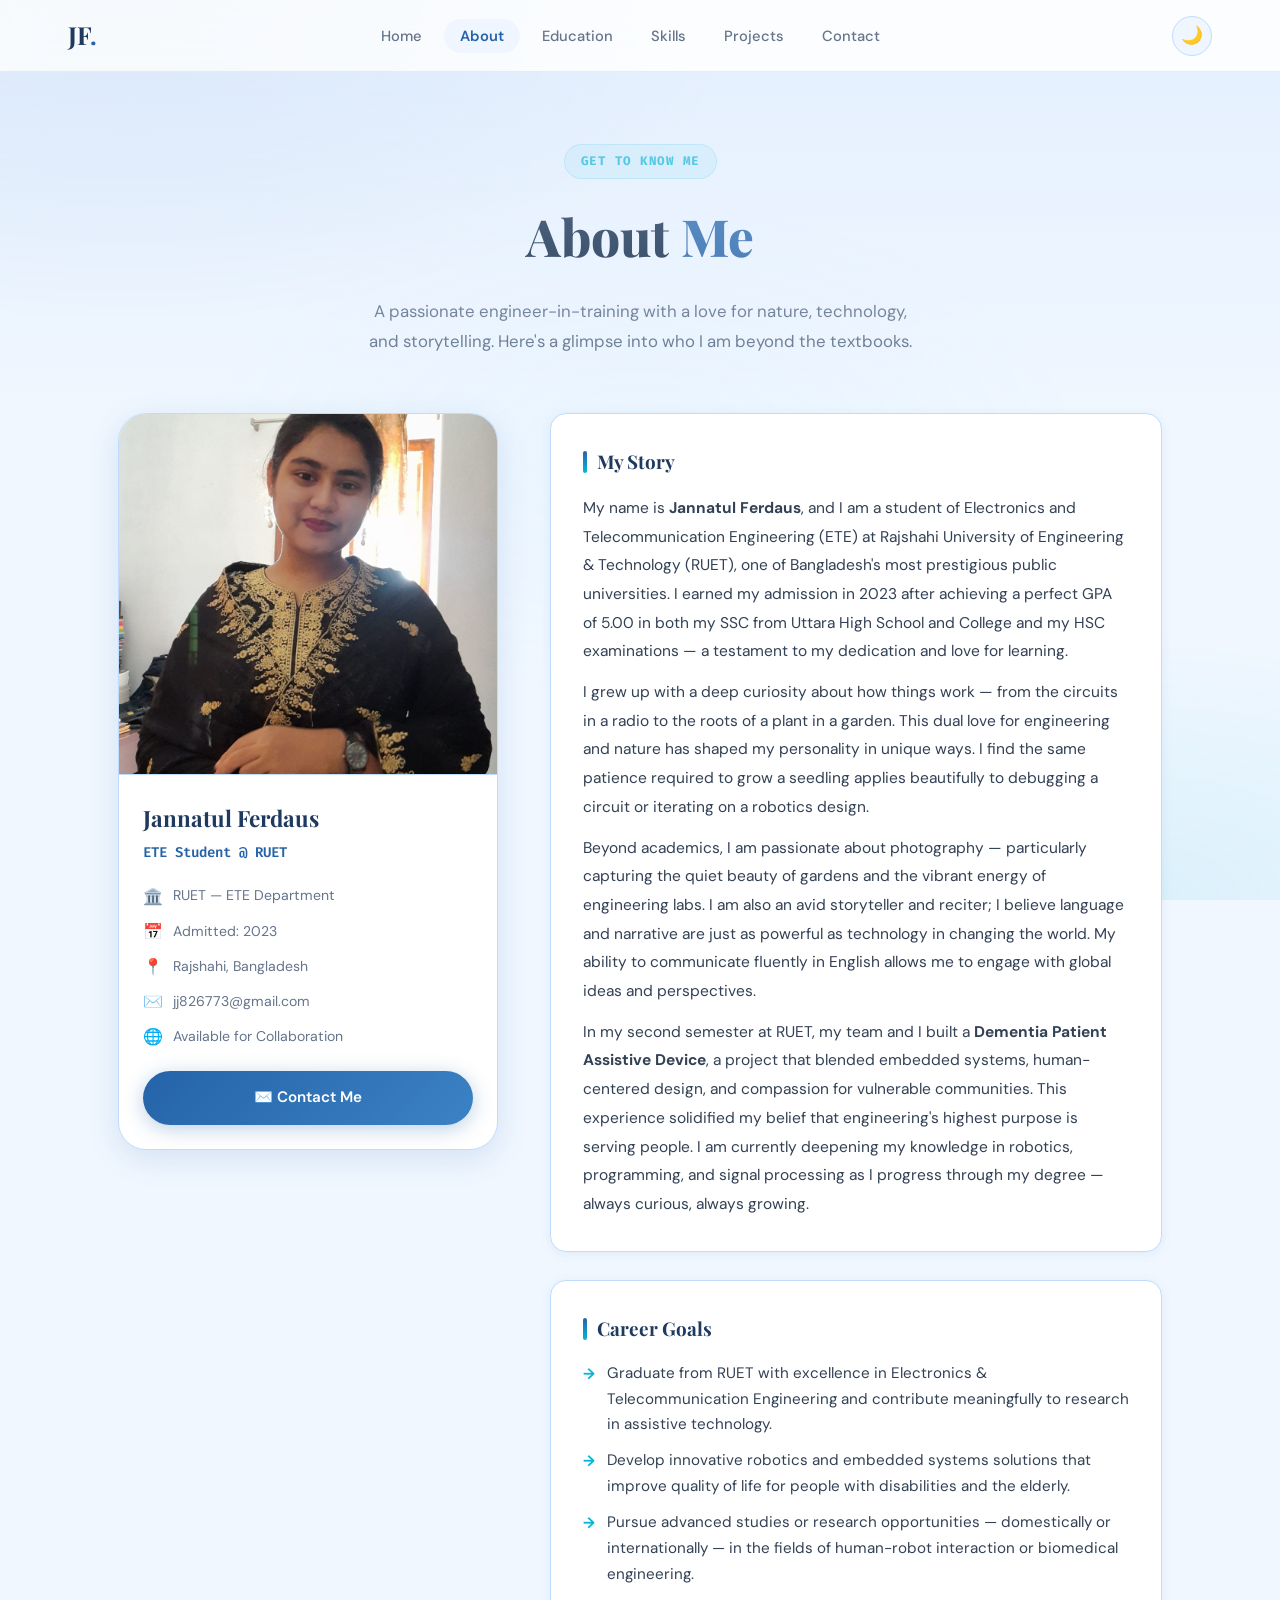
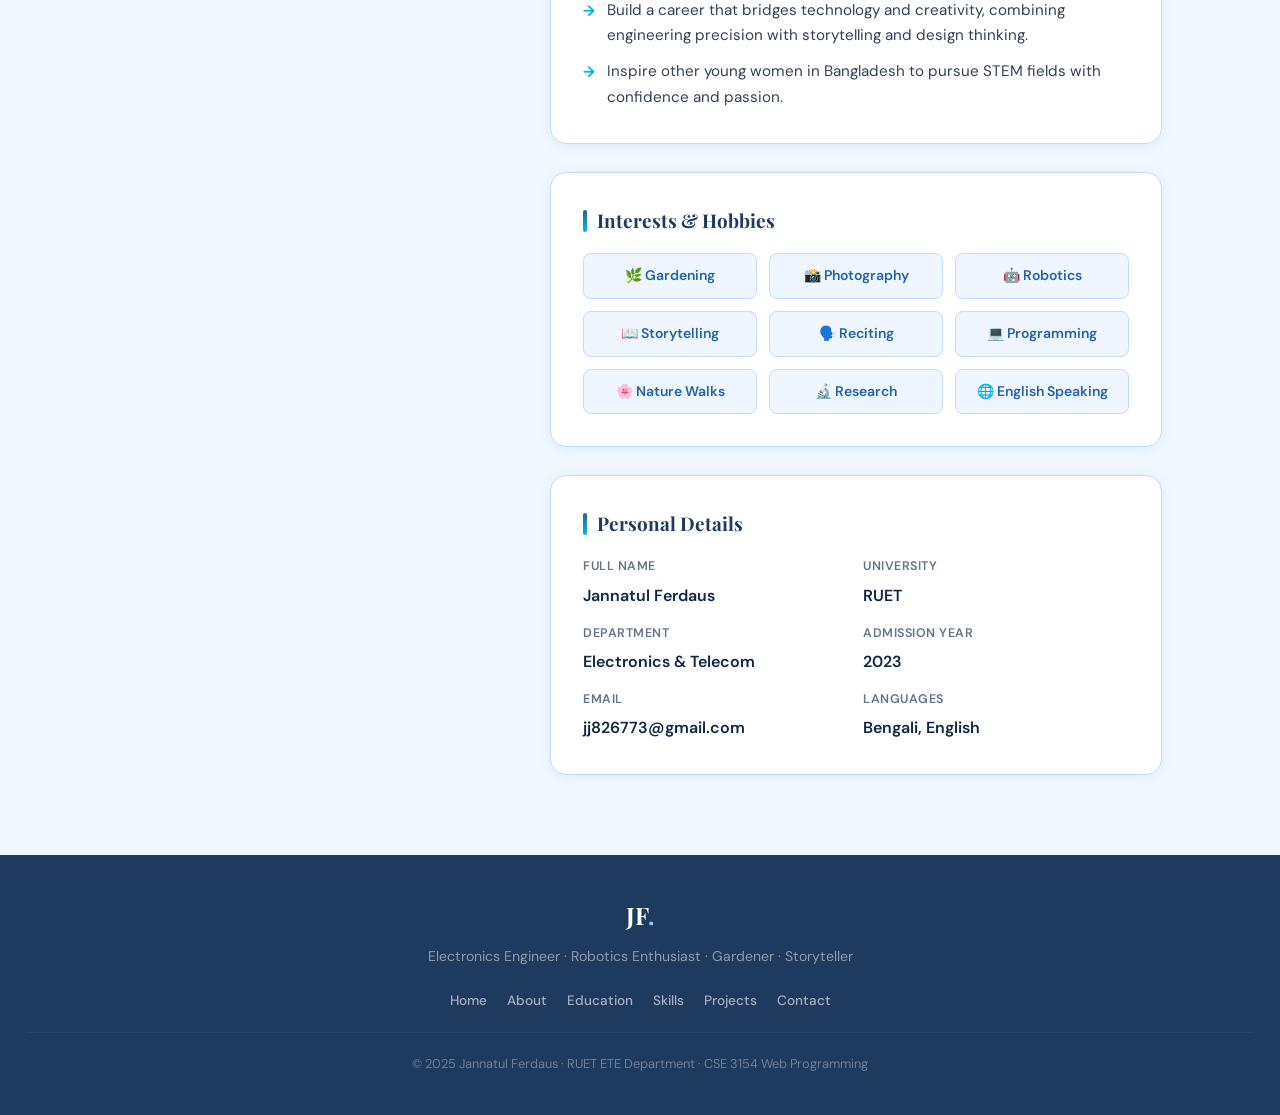
==== about.html @ 68807a3c "final" ====
<!DOCTYPE html>
<html lang="en">
<head>
  <meta charset="UTF-8" />
  <meta name="viewport" content="width=device-width, initial-scale=1.0" />
  <meta name="description" content="About Jannatul Ferdaus – ETE Student at RUET." />
  <title>About | Jannatul Ferdaus</title>
  <link rel="stylesheet" href="css/style.css" />
</head>
<body>

  <!-- NAVIGATION -->
  <nav id="mainNav">
    <div class="nav-container">
      <a href="index.html" class="nav-logo">JF<span>.</span></a>
      <ul class="nav-links">
        <li><a href="index.html">Home</a></li>
        <li><a href="about.html" class="active">About</a></li>
        <li><a href="education.html">Education</a></li>
        <li><a href="skills.html">Skills</a></li>
        <li><a href="projects.html">Projects</a></li>
        <li><a href="contact.html">Contact</a></li>
      </ul>
      <div style="display:flex;align-items:center;gap:8px;">
        <button class="theme-toggle" aria-label="Toggle dark mode">🌙</button>
        <button class="hamburger" aria-label="Open menu"><span></span><span></span><span></span></button>
      </div>
    </div>
  </nav>
  <div class="mobile-nav">
    <a href="index.html">🏠 Home</a>
    <a href="about.html">👩‍💼 About</a>
    <a href="education.html">🎓 Education</a>
    <a href="skills.html">⚡ Skills</a>
    <a href="projects.html">🚀 Projects</a>
    <a href="contact.html">✉️ Contact</a>
  </div>

  <main class="page-content">

    <!-- PAGE HERO -->
    <div class="page-hero">
      <div class="page-hero-tag">Get To Know Me</div>
      <h1 class="page-hero-title">About <span>Me</span></h1>
      <p class="page-hero-desc">
        A passionate engineer-in-training with a love for nature, technology, and storytelling.
        Here's a glimpse into who I am beyond the textbooks.
      </p>
    </div>

    <!-- ABOUT GRID -->
    <div class="about-grid">

      <!-- Left: Profile card -->
      <div class="reveal-left">
        <div class="about-photo-card">
          <!-- Replace with: images/profile.jpg -->
          <img
            src="myPic.jpeg"
            alt="Jannatul Ferdaus"
            class="about-photo"
            onerror="this.style.display='none'; this.nextElementSibling.style.display='flex';"
          />
          <div class="about-photo-placeholder" style="display:none;">
            <span>🌸</span>
            <p>Add images/profile.jpg</p>
          </div>

          <div class="about-card-info">
            <div class="about-card-name">Jannatul Ferdaus</div>
            <div class="about-card-role">ETE Student @ RUET</div>

            <div class="about-detail-item">
              <span class="di-icon">🏛️</span>
              RUET — ETE Department
            </div>
            <div class="about-detail-item">
              <span class="di-icon">📅</span>
              Admitted: 2023
            </div>
            <div class="about-detail-item">
              <span class="di-icon">📍</span>
              Rajshahi, Bangladesh
            </div>
            <div class="about-detail-item">
              <span class="di-icon">✉️</span>
              jj826773@gmail.com
            </div>
            <div class="about-detail-item">
              <span class="di-icon">🌐</span>
              Available for Collaboration
            </div>

            <div style="margin-top:20px;">
              <a href="contact.html" class="btn-primary" style="width:100%; justify-content:center; display:flex;">
                ✉️ Contact Me
              </a>
            </div>
          </div>
        </div>
      </div>

      <!-- Right: Content cards -->
      <div class="about-content">

        <!-- Bio -->
        <div class="content-card reveal">
          <h2 class="content-card-title">My Story</h2>
          <p>
            My name is <strong>Jannatul Ferdaus</strong>, and I am a student of Electronics and Telecommunication
            Engineering (ETE) at Rajshahi University of Engineering & Technology (RUET), one of
            Bangladesh's most prestigious public universities. I earned my admission in 2023 after achieving
            a perfect GPA of 5.00 in both my SSC from Uttara High School and College and my HSC examinations —
            a testament to my dedication and love for learning.
          </p>
          <p>
            I grew up with a deep curiosity about how things work — from the circuits in a radio to the roots
            of a plant in a garden. This dual love for engineering and nature has shaped my personality in
            unique ways. I find the same patience required to grow a seedling applies beautifully to debugging
            a circuit or iterating on a robotics design.
          </p>
          <p>
            Beyond academics, I am passionate about photography — particularly capturing the quiet beauty of
            gardens and the vibrant energy of engineering labs. I am also an avid storyteller and reciter;
            I believe language and narrative are just as powerful as technology in changing the world.
            My ability to communicate fluently in English allows me to engage with global ideas and perspectives.
          </p>
          <p>
            In my second semester at RUET, my team and I built a <strong>Dementia Patient Assistive Device</strong>,
            a project that blended embedded systems, human-centered design, and compassion for vulnerable
            communities. This experience solidified my belief that engineering's highest purpose is serving people.
            I am currently deepening my knowledge in robotics, programming, and signal processing as I progress
            through my degree — always curious, always growing.
          </p>
        </div>

        <!-- Career Goals -->
        <div class="content-card reveal">
          <h2 class="content-card-title">Career Goals</h2>
          <div class="goal-list">
            <div class="goal-item">Graduate from RUET with excellence in Electronics & Telecommunication Engineering and contribute meaningfully to research in assistive technology.</div>
            <div class="goal-item">Develop innovative robotics and embedded systems solutions that improve quality of life for people with disabilities and the elderly.</div>
            <div class="goal-item">Pursue advanced studies or research opportunities — domestically or internationally — in the fields of human-robot interaction or biomedical engineering.</div>
            <div class="goal-item">Build a career that bridges technology and creativity, combining engineering precision with storytelling and design thinking.</div>
            <div class="goal-item">Inspire other young women in Bangladesh to pursue STEM fields with confidence and passion.</div>
          </div>
        </div>

        <!-- Interests -->
        <div class="content-card reveal">
          <h2 class="content-card-title">Interests & Hobbies</h2>
          <div class="interests-grid">
            <div class="interest-tag">🌿 Gardening</div>
            <div class="interest-tag">📸 Photography</div>
            <div class="interest-tag">🤖 Robotics</div>
            <div class="interest-tag">📖 Storytelling</div>
            <div class="interest-tag">🗣️ Reciting</div>
            <div class="interest-tag">💻 Programming</div>
            <div class="interest-tag">🌸 Nature Walks</div>
            <div class="interest-tag">🔬 Research</div>
            <div class="interest-tag">🌐 English Speaking</div>
          </div>
        </div>

        <!-- Personal Details -->
        <div class="content-card reveal">
          <h2 class="content-card-title">Personal Details</h2>
          <div style="display:grid; grid-template-columns:1fr 1fr; gap:14px;">
            <div>
              <div style="font-size:0.78rem;color:var(--text-muted);font-weight:600;text-transform:uppercase;letter-spacing:0.5px;margin-bottom:4px;">Full Name</div>
              <div style="font-weight:600;color:var(--text-dark);">Jannatul Ferdaus</div>
            </div>
            <div>
              <div style="font-size:0.78rem;color:var(--text-muted);font-weight:600;text-transform:uppercase;letter-spacing:0.5px;margin-bottom:4px;">University</div>
              <div style="font-weight:600;color:var(--text-dark);">RUET</div>
            </div>
            <div>
              <div style="font-size:0.78rem;color:var(--text-muted);font-weight:600;text-transform:uppercase;letter-spacing:0.5px;margin-bottom:4px;">Department</div>
              <div style="font-weight:600;color:var(--text-dark);">Electronics & Telecom</div>
            </div>
            <div>
              <div style="font-size:0.78rem;color:var(--text-muted);font-weight:600;text-transform:uppercase;letter-spacing:0.5px;margin-bottom:4px;">Admission Year</div>
              <div style="font-weight:600;color:var(--text-dark);">2023</div>
            </div>
            <div>
              <div style="font-size:0.78rem;color:var(--text-muted);font-weight:600;text-transform:uppercase;letter-spacing:0.5px;margin-bottom:4px;">Email</div>
              <div style="font-weight:600;color:var(--text-dark);">jj826773@gmail.com</div>
            </div>
            <div>
              <div style="font-size:0.78rem;color:var(--text-muted);font-weight:600;text-transform:uppercase;letter-spacing:0.5px;margin-bottom:4px;">Languages</div>
              <div style="font-weight:600;color:var(--text-dark);">Bengali, English</div>
            </div>
          </div>
        </div>

      </div>
    </div>
  </main>

  <footer>
    <div class="footer-logo">JF<span>.</span></div>
    <p class="footer-tagline">Electronics Engineer · Robotics Enthusiast · Gardener · Storyteller</p>
    <div class="footer-links">
      <a href="index.html">Home</a>
      <a href="about.html">About</a>
      <a href="education.html">Education</a>
      <a href="skills.html">Skills</a>
      <a href="projects.html">Projects</a>
      <a href="contact.html">Contact</a>
    </div>
    <p class="footer-copy">© 2025 Jannatul Ferdaus · RUET ETE Department · CSE 3154 Web Programming</p>
  </footer>

  <button class="back-to-top" aria-label="Back to top">↑</button>
  <script src="js/script.js"></script>
</body>
</html>
---- css/style.css ----
/* ============================================
   JANNATUL FERDAUS - PORTFOLIO STYLESHEET
   CSE 3154 | Web Programming
   ============================================ */

/* ---- Google Fonts Import ---- */
@import url('https://fonts.googleapis.com/css2?family=Playfair+Display:wght@400;600;700;800&family=DM+Sans:wght@300;400;500;600&family=Fira+Code:wght@400;500&display=swap');

/* ---- CSS Variables ---- */
:root {
  --primary: #2563a8;
  --primary-light: #3b82c4;
  --primary-pale: #dbeafe;
  --primary-subtle: #eff6ff;
  --accent: #06b6d4;
  --accent-light: #67e8f9;
  --navy: #1e3a5f;
  --sky: #7dd3fc;
  --mist: #f0f7ff;
  --white: #ffffff;
  --text-dark: #0f2744;
  --text-body: #334155;
  --text-muted: #64748b;
  --border: #bfdbfe;
  --card-bg: rgba(255,255,255,0.85);
  --shadow-sm: 0 2px 12px rgba(37,99,168,0.08);
  --shadow-md: 0 8px 32px rgba(37,99,168,0.14);
  --shadow-lg: 0 20px 60px rgba(37,99,168,0.18);
  --radius: 16px;
  --radius-sm: 8px;
  --radius-lg: 28px;
  --nav-h: 72px;
  --font-display: 'Playfair Display', Georgia, serif;
  --font-body: 'DM Sans', sans-serif;
  --font-mono: 'Fira Code', monospace;
  --transition: all 0.32s cubic-bezier(0.4,0,0.2,1);
}

/* ---- Reset & Base ---- */
*, *::before, *::after { box-sizing: border-box; margin: 0; padding: 0; }
html { scroll-behavior: smooth; font-size: 16px; }
body {
  font-family: var(--font-body);
  color: var(--text-body);
  background: var(--mist);
  line-height: 1.7;
  overflow-x: hidden;
}
img { max-width: 100%; display: block; }
a { text-decoration: none; color: inherit; }
ul { list-style: none; }

/* ---- Background Mesh ---- */
body::before {
  content: '';
  position: fixed;
  top: 0; left: 0;
  width: 100%; height: 100%;
  background:
    radial-gradient(ellipse 80% 60% at 10% 0%, rgba(37,99,168,0.10) 0%, transparent 60%),
    radial-gradient(ellipse 60% 50% at 90% 100%, rgba(6,182,212,0.09) 0%, transparent 60%),
    radial-gradient(ellipse 50% 40% at 50% 50%, rgba(125,211,252,0.05) 0%, transparent 70%);
  pointer-events: none;
  z-index: 0;
}

/* ---- Scrollbar ---- */
::-webkit-scrollbar { width: 7px; }
::-webkit-scrollbar-track { background: var(--primary-subtle); }
::-webkit-scrollbar-thumb { background: var(--primary-light); border-radius: 10px; }

/* ============================================
   NAVIGATION
   ============================================ */
nav {
  position: fixed;
  top: 0; left: 0; right: 0;
  height: var(--nav-h);
  background: rgba(255,255,255,0.75);
  backdrop-filter: blur(20px);
  -webkit-backdrop-filter: blur(20px);
  border-bottom: 1px solid rgba(37,99,168,0.10);
  z-index: 1000;
  transition: var(--transition);
}
nav.scrolled {
  background: rgba(255,255,255,0.95);
  box-shadow: var(--shadow-sm);
}
.nav-container {
  max-width: 1200px;
  margin: 0 auto;
  padding: 0 28px;
  height: 100%;
  display: flex;
  align-items: center;
  justify-content: space-between;
}
.nav-logo {
  font-family: var(--font-display);
  font-size: 1.55rem;
  font-weight: 700;
  color: var(--navy);
  letter-spacing: -0.5px;
}
.nav-logo span {
  color: var(--primary);
}
.nav-links {
  display: flex;
  align-items: center;
  gap: 6px;
}
.nav-links a {
  font-size: 0.92rem;
  font-weight: 500;
  color: var(--text-muted);
  padding: 7px 16px;
  border-radius: 100px;
  transition: var(--transition);
  position: relative;
}
.nav-links a:hover,
.nav-links a.active {
  color: var(--primary);
  background: var(--primary-subtle);
}
.nav-links a.active {
  font-weight: 600;
}
.hamburger {
  display: none;
  flex-direction: column;
  gap: 5px;
  cursor: pointer;
  padding: 6px;
  border-radius: 8px;
  transition: var(--transition);
  background: none;
  border: none;
}
.hamburger:hover { background: var(--primary-subtle); }
.hamburger span {
  display: block;
  width: 24px;
  height: 2.5px;
  background: var(--navy);
  border-radius: 2px;
  transition: var(--transition);
}
.hamburger.open span:nth-child(1) { transform: translateY(7.5px) rotate(45deg); }
.hamburger.open span:nth-child(2) { opacity: 0; transform: scaleX(0); }
.hamburger.open span:nth-child(3) { transform: translateY(-7.5px) rotate(-45deg); }

/* ---- Mobile Nav ---- */
.mobile-nav {
  display: none;
  position: fixed;
  top: var(--nav-h);
  left: 0; right: 0;
  background: rgba(255,255,255,0.97);
  backdrop-filter: blur(20px);
  border-bottom: 1px solid var(--border);
  padding: 16px 28px 24px;
  z-index: 999;
  flex-direction: column;
  gap: 4px;
  animation: slideDown 0.28s ease;
}
.mobile-nav.open { display: flex; }
.mobile-nav a {
  font-size: 1rem;
  font-weight: 500;
  color: var(--text-body);
  padding: 12px 16px;
  border-radius: var(--radius-sm);
  transition: var(--transition);
}
.mobile-nav a:hover, .mobile-nav a.active {
  color: var(--primary);
  background: var(--primary-subtle);
}
@keyframes slideDown {
  from { opacity: 0; transform: translateY(-12px); }
  to { opacity: 1; transform: translateY(0); }
}

/* ============================================
   PAGE WRAPPER
   ============================================ */
.page-content {
  position: relative;
  z-index: 1;
  min-height: 100vh;
  padding-top: var(--nav-h);
}

/* ============================================
   HERO SECTION (HOME)
   ============================================ */
.hero {
  min-height: calc(100vh - var(--nav-h));
  display: flex;
  align-items: center;
  padding: 80px 28px 60px;
  position: relative;
  overflow: hidden;
}
.hero::before {
  content: '';
  position: absolute;
  top: -120px; right: -80px;
  width: 600px; height: 600px;
  background: radial-gradient(circle, rgba(6,182,212,0.12) 0%, transparent 70%);
  pointer-events: none;
}
.hero::after {
  content: '';
  position: absolute;
  bottom: -80px; left: -60px;
  width: 450px; height: 450px;
  background: radial-gradient(circle, rgba(37,99,168,0.10) 0%, transparent 70%);
  pointer-events: none;
}
.hero-container {
  max-width: 1200px;
  margin: 0 auto;
  width: 100%;
  display: grid;
  grid-template-columns: 1fr 1fr;
  gap: 64px;
  align-items: center;
}
.hero-badge {
  display: inline-flex;
  align-items: center;
  gap: 8px;
  background: var(--primary-subtle);
  border: 1px solid var(--border);
  color: var(--primary);
  font-size: 0.82rem;
  font-weight: 600;
  padding: 6px 16px;
  border-radius: 100px;
  margin-bottom: 22px;
  letter-spacing: 0.5px;
  text-transform: uppercase;
}
.hero-badge::before {
  content: '';
  width: 7px; height: 7px;
  background: var(--accent);
  border-radius: 50%;
  animation: pulse 2s infinite;
}
@keyframes pulse {
  0%, 100% { opacity: 1; transform: scale(1); }
  50% { opacity: 0.5; transform: scale(0.8); }
}
.hero-title {
  font-family: var(--font-display);
  font-size: clamp(2.4rem, 5vw, 3.8rem);
  font-weight: 800;
  color: var(--text-dark);
  line-height: 1.15;
  margin-bottom: 12px;
}
.hero-title .highlight {
  color: var(--primary);
  position: relative;
  display: inline-block;
}
.hero-title .highlight::after {
  content: '';
  position: absolute;
  bottom: 4px; left: 0;
  width: 100%; height: 6px;
  background: linear-gradient(90deg, var(--accent-light), var(--sky));
  border-radius: 3px;
  z-index: -1;
  opacity: 0.5;
}
.hero-role {
  font-size: 1.2rem;
  color: var(--primary-light);
  font-weight: 500;
  margin-bottom: 22px;
  font-family: var(--font-mono);
}
.hero-desc {
  font-size: 1.05rem;
  color: var(--text-muted);
  max-width: 480px;
  margin-bottom: 38px;
  line-height: 1.8;
}
.hero-btns {
  display: flex;
  gap: 14px;
  flex-wrap: wrap;
}
.btn-primary {
  display: inline-flex;
  align-items: center;
  gap: 8px;
  background: linear-gradient(135deg, var(--primary), var(--primary-light));
  color: white;
  padding: 14px 30px;
  border-radius: 100px;
  font-weight: 600;
  font-size: 0.95rem;
  transition: var(--transition);
  box-shadow: 0 4px 20px rgba(37,99,168,0.30);
  border: none;
  cursor: pointer;
}
.btn-primary:hover {
  transform: translateY(-2px);
  box-shadow: 0 8px 28px rgba(37,99,168,0.38);
}
.btn-outline {
  display: inline-flex;
  align-items: center;
  gap: 8px;
  background: transparent;
  color: var(--primary);
  padding: 13px 28px;
  border-radius: 100px;
  font-weight: 600;
  font-size: 0.95rem;
  border: 2px solid var(--border);
  transition: var(--transition);
  cursor: pointer;
}
.btn-outline:hover {
  background: var(--primary-subtle);
  border-color: var(--primary-light);
  transform: translateY(-2px);
}
.hero-image-side {
  display: flex;
  justify-content: center;
  align-items: center;
  position: relative;
}
.hero-photo-wrap {
  position: relative;
  width: 360px;
  height: 420px;
}
.hero-photo-wrap::before {
  content: '';
  position: absolute;
  top: -18px; right: -18px;
  width: 100%; height: 100%;
  border: 2px solid var(--border);
  border-radius: var(--radius-lg);
  z-index: 0;
}
.hero-photo-wrap::after {
  content: '';
  position: absolute;
  bottom: -12px; left: -12px;
  width: 80px; height: 80px;
  background: linear-gradient(135deg, var(--accent), var(--sky));
  border-radius: 50%;
  z-index: 0;
  opacity: 0.4;
}
.hero-photo {
  width: 100%;
  height: 100%;
  object-fit: cover;
  border-radius: var(--radius-lg);
  position: relative;
  z-index: 1;
  box-shadow: var(--shadow-lg);
}
.hero-photo-placeholder {
  width: 100%;
  height: 100%;
  background: linear-gradient(135deg, var(--primary-pale), var(--sky));
  border-radius: var(--radius-lg);
  position: relative;
  z-index: 1;
  display: flex;
  flex-direction: column;
  align-items: center;
  justify-content: center;
  box-shadow: var(--shadow-lg);
  color: var(--primary);
}
.hero-photo-placeholder .ph-icon {
  font-size: 5rem;
  margin-bottom: 12px;
  opacity: 0.6;
}
.hero-photo-placeholder p {
  font-size: 0.85rem;
  font-weight: 500;
  opacity: 0.7;
  text-align: center;
  padding: 0 20px;
}
.floating-card {
  position: absolute;
  background: var(--white);
  border-radius: var(--radius);
  padding: 14px 20px;
  box-shadow: var(--shadow-md);
  border: 1px solid var(--border);
  z-index: 2;
  animation: float 4s ease-in-out infinite;
}
.floating-card.card-1 {
  top: 30px; left: -40px;
  animation-delay: 0s;
}
.floating-card.card-2 {
  bottom: 50px; right: -35px;
  animation-delay: 2s;
}
@keyframes float {
  0%, 100% { transform: translateY(0); }
  50% { transform: translateY(-10px); }
}
.floating-card .fc-label {
  font-size: 0.72rem;
  color: var(--text-muted);
  font-weight: 500;
  text-transform: uppercase;
  letter-spacing: 0.6px;
}
.floating-card .fc-value {
  font-size: 1.1rem;
  font-weight: 700;
  color: var(--navy);
}
.floating-card .fc-icon {
  font-size: 1.4rem;
  margin-bottom: 4px;
}

/* ---- Stats Strip ---- */
.stats-strip {
  padding: 48px 28px;
  background: var(--white);
  border-top: 1px solid var(--border);
  border-bottom: 1px solid var(--border);
}
.stats-container {
  max-width: 1200px;
  margin: 0 auto;
  display: flex;
  justify-content: center;
  gap: 0;
}
.stat-item {
  text-align: center;
  padding: 20px 60px;
  border-right: 1px solid var(--border);
  flex: 1;
  max-width: 220px;
}
.stat-item:last-child { border-right: none; }
.stat-number {
  font-family: var(--font-display);
  font-size: 2.4rem;
  font-weight: 800;
  color: var(--primary);
  line-height: 1;
  margin-bottom: 6px;
}
.stat-label {
  font-size: 0.88rem;
  color: var(--text-muted);
  font-weight: 500;
}

/* ---- Section Styles ---- */
section {
  padding: 80px 28px;
}
.section-header {
  text-align: center;
  margin-bottom: 56px;
}
.section-tag {
  display: inline-block;
  font-size: 0.78rem;
  font-weight: 700;
  color: var(--accent);
  text-transform: uppercase;
  letter-spacing: 1.5px;
  margin-bottom: 12px;
  font-family: var(--font-mono);
}
.section-title {
  font-family: var(--font-display);
  font-size: clamp(1.8rem, 3.5vw, 2.6rem);
  font-weight: 700;
  color: var(--text-dark);
  line-height: 1.2;
  margin-bottom: 14px;
}
.section-title span { color: var(--primary); }
.section-subtitle {
  font-size: 1rem;
  color: var(--text-muted);
  max-width: 520px;
  margin: 0 auto;
  line-height: 1.7;
}
.section-line {
  width: 56px;
  height: 4px;
  background: linear-gradient(90deg, var(--primary), var(--accent));
  border-radius: 2px;
  margin: 18px auto 0;
}

/* ---- Container ---- */
.container {
  max-width: 1200px;
  margin: 0 auto;
}

/* ============================================
   HOME - QUICK INTRO CARDS
   ============================================ */
.quick-cards {
  background: white;
  padding: 80px 28px;
}
.quick-grid {
  max-width: 1200px;
  margin: 0 auto;
  display: grid;
  grid-template-columns: repeat(3, 1fr);
  gap: 24px;
}
.quick-card {
  background: linear-gradient(135deg, var(--primary-subtle), var(--mist));
  border: 1px solid var(--border);
  border-radius: var(--radius);
  padding: 36px 30px;
  text-align: center;
  transition: var(--transition);
  cursor: default;
}
.quick-card:hover {
  transform: translateY(-6px);
  box-shadow: var(--shadow-md);
  border-color: var(--primary-light);
}
.quick-card-icon {
  font-size: 2.4rem;
  margin-bottom: 16px;
  display: block;
}
.quick-card h3 {
  font-family: var(--font-display);
  font-size: 1.2rem;
  color: var(--navy);
  margin-bottom: 10px;
  font-weight: 700;
}
.quick-card p {
  font-size: 0.9rem;
  color: var(--text-muted);
  line-height: 1.65;
}

/* ============================================
   PAGE HERO (Inner Pages)
   ============================================ */
.page-hero {
  padding: 72px 28px 56px;
  text-align: center;
  position: relative;
  overflow: hidden;
}
.page-hero::before {
  content: '';
  position: absolute;
  top: 0; left: 0; right: 0; bottom: 0;
  background: linear-gradient(180deg, rgba(219,234,254,0.5) 0%, transparent 100%);
  pointer-events: none;
}
.page-hero-tag {
  display: inline-block;
  font-size: 0.78rem;
  font-weight: 700;
  color: var(--accent);
  text-transform: uppercase;
  letter-spacing: 1.5px;
  font-family: var(--font-mono);
  margin-bottom: 14px;
  background: rgba(6,182,212,0.1);
  padding: 6px 16px;
  border-radius: 100px;
  border: 1px solid rgba(6,182,212,0.2);
}
.page-hero-title {
  font-family: var(--font-display);
  font-size: clamp(2rem, 4.5vw, 3.2rem);
  font-weight: 800;
  color: var(--text-dark);
  margin-bottom: 16px;
}
.page-hero-title span { color: var(--primary); }
.page-hero-desc {
  font-size: 1.05rem;
  color: var(--text-muted);
  max-width: 560px;
  margin: 0 auto;
  line-height: 1.8;
}

/* ============================================
   ABOUT PAGE
   ============================================ */
.about-grid {
  display: grid;
  grid-template-columns: 380px 1fr;
  gap: 52px;
  align-items: start;
  max-width: 1100px;
  margin: 0 auto;
  padding: 0 28px 80px;
}
.about-photo-card {
  background: var(--white);
  border-radius: var(--radius-lg);
  overflow: hidden;
  box-shadow: var(--shadow-md);
  border: 1px solid var(--border);
  position: sticky;
  top: calc(var(--nav-h) + 20px);
}
.about-photo {
  width: 100%;
  height: 360px;
  object-fit: cover;
  display: block;
}
.about-photo-placeholder {
  width: 100%;
  height: 360px;
  background: linear-gradient(135deg, var(--primary-pale), var(--sky));
  display: flex;
  flex-direction: column;
  align-items: center;
  justify-content: center;
  color: var(--primary);
}
.about-photo-placeholder span { font-size: 4rem; opacity: 0.5; }
.about-photo-placeholder p { font-size: 0.8rem; opacity: 0.6; margin-top: 8px; }
.about-card-info {
  padding: 24px;
  border-top: 1px solid var(--border);
}
.about-card-name {
  font-family: var(--font-display);
  font-size: 1.4rem;
  font-weight: 700;
  color: var(--navy);
  margin-bottom: 4px;
}
.about-card-role {
  font-size: 0.88rem;
  color: var(--primary);
  font-weight: 600;
  margin-bottom: 18px;
  font-family: var(--font-mono);
}
.about-detail-item {
  display: flex;
  align-items: center;
  gap: 10px;
  font-size: 0.88rem;
  color: var(--text-muted);
  margin-bottom: 8px;
}
.about-detail-item .di-icon {
  color: var(--primary);
  font-size: 1rem;
  flex-shrink: 0;
}
.about-content {
  display: flex;
  flex-direction: column;
  gap: 28px;
}
.content-card {
  background: var(--white);
  border: 1px solid var(--border);
  border-radius: var(--radius);
  padding: 32px;
  box-shadow: var(--shadow-sm);
  transition: var(--transition);
}
.content-card:hover {
  box-shadow: var(--shadow-md);
  transform: translateY(-2px);
}
.content-card-title {
  font-family: var(--font-display);
  font-size: 1.18rem;
  font-weight: 700;
  color: var(--navy);
  margin-bottom: 16px;
  display: flex;
  align-items: center;
  gap: 10px;
}
.content-card-title::before {
  content: '';
  width: 4px;
  height: 22px;
  background: linear-gradient(180deg, var(--primary), var(--accent));
  border-radius: 2px;
  display: inline-block;
}
.content-card p {
  color: var(--text-body);
  font-size: 0.97rem;
  line-height: 1.85;
  margin-bottom: 12px;
}
.content-card p:last-child { margin-bottom: 0; }
.interests-grid {
  display: grid;
  grid-template-columns: repeat(3, 1fr);
  gap: 12px;
  margin-top: 4px;
}
.interest-tag {
  background: var(--primary-subtle);
  border: 1px solid var(--border);
  color: var(--primary);
  padding: 10px 14px;
  border-radius: var(--radius-sm);
  text-align: center;
  font-size: 0.875rem;
  font-weight: 600;
  transition: var(--transition);
}
.interest-tag:hover {
  background: var(--primary);
  color: white;
  border-color: var(--primary);
  transform: translateY(-2px);
}
.goal-list {
  display: flex;
  flex-direction: column;
  gap: 10px;
}
.goal-item {
  display: flex;
  align-items: flex-start;
  gap: 12px;
  font-size: 0.95rem;
  color: var(--text-body);
}
.goal-item::before {
  content: '→';
  color: var(--accent);
  font-weight: 700;
  flex-shrink: 0;
  margin-top: 1px;
}

/* ============================================
   EDUCATION PAGE
   ============================================ */
.education-content {
  max-width: 900px;
  margin: 0 auto;
  padding: 0 28px 80px;
}
.edu-timeline {
  position: relative;
  padding-left: 32px;
}
.edu-timeline::before {
  content: '';
  position: absolute;
  left: 12px; top: 0; bottom: 0;
  width: 2px;
  background: linear-gradient(180deg, var(--primary), var(--accent), transparent);
  border-radius: 1px;
}
.edu-card {
  position: relative;
  background: var(--white);
  border: 1px solid var(--border);
  border-radius: var(--radius);
  padding: 32px 36px;
  margin-bottom: 28px;
  box-shadow: var(--shadow-sm);
  transition: var(--transition);
}
.edu-card::before {
  content: '';
  position: absolute;
  left: -38px;
  top: 36px;
  width: 14px;
  height: 14px;
  background: var(--primary);
  border: 3px solid var(--white);
  border-radius: 50%;
  box-shadow: 0 0 0 3px var(--border);
}
.edu-card:hover {
  box-shadow: var(--shadow-md);
  transform: translateX(4px);
  border-color: var(--primary-light);
}
.edu-card-header {
  display: flex;
  justify-content: space-between;
  align-items: flex-start;
  margin-bottom: 18px;
  gap: 16px;
}
.edu-institution {
  font-family: var(--font-display);
  font-size: 1.18rem;
  font-weight: 700;
  color: var(--navy);
  margin-bottom: 4px;
}
.edu-degree {
  font-size: 0.9rem;
  color: var(--primary);
  font-weight: 600;
}
.edu-year-badge {
  background: var(--primary-subtle);
  color: var(--primary);
  font-size: 0.82rem;
  font-weight: 700;
  padding: 6px 14px;
  border-radius: 100px;
  white-space: nowrap;
  border: 1px solid var(--border);
  flex-shrink: 0;
}
.edu-table {
  width: 100%;
  border-collapse: collapse;
  font-size: 0.9rem;
  margin-top: 4px;
}
.edu-table th {
  background: var(--primary-subtle);
  color: var(--primary);
  font-weight: 700;
  padding: 10px 16px;
  text-align: left;
  border: 1px solid var(--border);
  font-size: 0.83rem;
  text-transform: uppercase;
  letter-spacing: 0.5px;
}
.edu-table td {
  padding: 10px 16px;
  border: 1px solid var(--border);
  color: var(--text-body);
}
.edu-table tr:hover td { background: var(--primary-subtle); }
.result-badge {
  display: inline-flex;
  align-items: center;
  gap: 6px;
  background: linear-gradient(135deg, #dcfce7, #bbf7d0);
  color: #15803d;
  padding: 4px 12px;
  border-radius: 100px;
  font-weight: 700;
  font-size: 0.85rem;
}
.result-badge::before { content: '★'; }
.current-badge {
  display: inline-flex;
  align-items: center;
  gap: 6px;
  background: linear-gradient(135deg, var(--primary-subtle), var(--primary-pale));
  color: var(--primary);
  padding: 4px 12px;
  border-radius: 100px;
  font-weight: 700;
  font-size: 0.85rem;
  border: 1px solid var(--border);
}
.current-badge::before {
  content: '';
  width: 7px;
  height: 7px;
  background: var(--accent);
  border-radius: 50%;
  animation: pulse 2s infinite;
}

/* ============================================
   SKILLS PAGE
   ============================================ */
.skills-content {
  max-width: 1100px;
  margin: 0 auto;
  padding: 0 28px 80px;
}
.skills-grid-main {
  display: grid;
  grid-template-columns: 1fr 1fr;
  gap: 32px;
  margin-bottom: 40px;
}
.skills-box {
  background: var(--white);
  border: 1px solid var(--border);
  border-radius: var(--radius);
  padding: 36px;
  box-shadow: var(--shadow-sm);
}
.skills-box-title {
  font-family: var(--font-display);
  font-size: 1.2rem;
  font-weight: 700;
  color: var(--navy);
  margin-bottom: 28px;
  display: flex;
  align-items: center;
  gap: 10px;
}
.skill-row {
  margin-bottom: 20px;
}
.skill-row:last-child { margin-bottom: 0; }
.skill-meta {
  display: flex;
  justify-content: space-between;
  align-items: center;
  margin-bottom: 8px;
}
.skill-name {
  font-size: 0.92rem;
  font-weight: 600;
  color: var(--text-dark);
}
.skill-pct {
  font-size: 0.82rem;
  font-weight: 700;
  color: var(--primary);
  font-family: var(--font-mono);
}
.skill-bar-track {
  height: 8px;
  background: var(--primary-subtle);
  border-radius: 10px;
  overflow: hidden;
}
.skill-bar-fill {
  height: 100%;
  border-radius: 10px;
  background: linear-gradient(90deg, var(--primary), var(--accent));
  width: 0%;
  transition: width 1.4s cubic-bezier(0.4,0,0.2,1);
  position: relative;
  overflow: hidden;
}
.skill-bar-fill::after {
  content: '';
  position: absolute;
  top: 0; left: -100%;
  width: 50%;
  height: 100%;
  background: rgba(255,255,255,0.3);
  animation: shimmer 2s infinite;
}
@keyframes shimmer {
  0% { left: -100%; }
  100% { left: 200%; }
}

/* Soft Skills Tags */
.soft-skills-wrap {
  display: flex;
  flex-wrap: wrap;
  gap: 10px;
}
.soft-tag {
  display: flex;
  align-items: center;
  gap: 8px;
  background: var(--primary-subtle);
  border: 1px solid var(--border);
  color: var(--primary);
  padding: 9px 18px;
  border-radius: 100px;
  font-size: 0.88rem;
  font-weight: 600;
  transition: var(--transition);
  cursor: default;
}
.soft-tag:hover {
  background: var(--primary);
  color: white;
  border-color: var(--primary);
  transform: translateY(-2px);
  box-shadow: var(--shadow-sm);
}
.soft-tag .tag-icon { font-size: 1rem; }

/* Tech tools grid */
.tools-section {
  background: var(--white);
  border: 1px solid var(--border);
  border-radius: var(--radius);
  padding: 36px;
  box-shadow: var(--shadow-sm);
}
.tools-grid {
  display: grid;
  grid-template-columns: repeat(auto-fill, minmax(120px, 1fr));
  gap: 16px;
  margin-top: 8px;
}
.tool-chip {
  display: flex;
  flex-direction: column;
  align-items: center;
  gap: 8px;
  background: var(--primary-subtle);
  border: 1px solid var(--border);
  border-radius: var(--radius-sm);
  padding: 18px 12px;
  text-align: center;
  font-size: 0.82rem;
  font-weight: 600;
  color: var(--navy);
  transition: var(--transition);
  cursor: default;
}
.tool-chip:hover {
  background: var(--primary);
  color: white;
  border-color: var(--primary);
  transform: translateY(-4px);
  box-shadow: var(--shadow-md);
}
.tool-chip .tool-icon { font-size: 1.6rem; }

/* ============================================
   PROJECTS PAGE
   ============================================ */
.projects-content {
  max-width: 1200px;
  margin: 0 auto;
  padding: 0 28px 80px;
}
.projects-filter {
  display: flex;
  justify-content: center;
  gap: 10px;
  margin-bottom: 44px;
  flex-wrap: wrap;
}
.filter-btn {
  background: var(--white);
  border: 1.5px solid var(--border);
  color: var(--text-muted);
  padding: 9px 22px;
  border-radius: 100px;
  font-size: 0.88rem;
  font-weight: 600;
  cursor: pointer;
  transition: var(--transition);
  font-family: var(--font-body);
}
.filter-btn:hover, .filter-btn.active {
  background: var(--primary);
  border-color: var(--primary);
  color: white;
  box-shadow: 0 4px 16px rgba(37,99,168,0.25);
}
.projects-grid {
  display: grid;
  grid-template-columns: repeat(3, 1fr);
  gap: 28px;
}
.project-card {
  background: var(--white);
  border: 1px solid var(--border);
  border-radius: var(--radius);
  overflow: hidden;
  box-shadow: var(--shadow-sm);
  transition: var(--transition);
  display: flex;
  flex-direction: column;
}
.project-card:hover {
  transform: translateY(-6px);
  box-shadow: var(--shadow-lg);
  border-color: var(--primary-light);
}
.project-image {
  width: 100%;
  height: 210px;
  object-fit: cover;
}
.project-image-placeholder {
  width: 100%;
  height: 210px;
  background: linear-gradient(135deg, var(--primary-pale), var(--sky));
  display: flex;
  flex-direction: column;
  align-items: center;
  justify-content: center;
  color: var(--primary);
  gap: 8px;
}
.project-image-placeholder span { font-size: 3rem; opacity: 0.5; }
.project-image-placeholder p { font-size: 0.8rem; opacity: 0.6; }
.project-body {
  padding: 26px;
  flex: 1;
  display: flex;
  flex-direction: column;
}
.project-category {
  font-size: 0.75rem;
  font-weight: 700;
  color: var(--accent);
  text-transform: uppercase;
  letter-spacing: 0.8px;
  font-family: var(--font-mono);
  margin-bottom: 8px;
}
.project-title {
  font-family: var(--font-display);
  font-size: 1.1rem;
  font-weight: 700;
  color: var(--navy);
  margin-bottom: 10px;
  line-height: 1.3;
}
.project-desc {
  font-size: 0.88rem;
  color: var(--text-muted);
  line-height: 1.7;
  margin-bottom: 18px;
  flex: 1;
}
.project-tools {
  display: flex;
  flex-wrap: wrap;
  gap: 6px;
  margin-top: auto;
}
.tool-tag {
  background: var(--primary-subtle);
  color: var(--primary);
  font-size: 0.75rem;
  font-weight: 600;
  padding: 4px 10px;
  border-radius: 100px;
  border: 1px solid var(--border);
}
.featured-badge {
  display: inline-flex;
  align-items: center;
  gap: 4px;
  background: linear-gradient(135deg, #fef3c7, #fde68a);
  color: #92400e;
  font-size: 0.72rem;
  font-weight: 700;
  padding: 3px 9px;
  border-radius: 100px;
  margin-left: 8px;
  text-transform: uppercase;
  letter-spacing: 0.4px;
}

/* ============================================
   CONTACT PAGE
   ============================================ */
.contact-content {
  max-width: 1100px;
  margin: 0 auto;
  padding: 0 28px 80px;
  display: grid;
  grid-template-columns: 360px 1fr;
  gap: 40px;
  align-items: start;
}
.contact-info-col {
  display: flex;
  flex-direction: column;
  gap: 20px;
}
.contact-info-card {
  background: var(--white);
  border: 1px solid var(--border);
  border-radius: var(--radius);
  padding: 30px;
  box-shadow: var(--shadow-sm);
}
.contact-info-title {
  font-family: var(--font-display);
  font-size: 1.25rem;
  font-weight: 700;
  color: var(--navy);
  margin-bottom: 8px;
}
.contact-info-sub {
  font-size: 0.88rem;
  color: var(--text-muted);
  margin-bottom: 24px;
  line-height: 1.65;
}
.contact-item {
  display: flex;
  align-items: flex-start;
  gap: 14px;
  margin-bottom: 18px;
}
.contact-item:last-child { margin-bottom: 0; }
.contact-icon-wrap {
  width: 42px;
  height: 42px;
  background: var(--primary-subtle);
  border: 1px solid var(--border);
  border-radius: 10px;
  display: flex;
  align-items: center;
  justify-content: center;
  font-size: 1.1rem;
  flex-shrink: 0;
  color: var(--primary);
}
.contact-item-label {
  font-size: 0.75rem;
  color: var(--text-muted);
  font-weight: 600;
  text-transform: uppercase;
  letter-spacing: 0.5px;
}
.contact-item-value {
  font-size: 0.9rem;
  color: var(--text-dark);
  font-weight: 500;
  word-break: break-word;
}
.social-row {
  display: flex;
  gap: 10px;
}
.social-btn {
  display: flex;
  align-items: center;
  gap: 8px;
  background: var(--primary-subtle);
  border: 1px solid var(--border);
  color: var(--primary);
  padding: 10px 16px;
  border-radius: 10px;
  font-size: 0.84rem;
  font-weight: 600;
  transition: var(--transition);
  text-decoration: none;
}
.social-btn:hover {
  background: var(--primary);
  color: white;
  border-color: var(--primary);
  transform: translateY(-2px);
}

/* ---- Contact Form ---- */
.contact-form-card {
  background: var(--white);
  border: 1px solid var(--border);
  border-radius: var(--radius);
  padding: 40px;
  box-shadow: var(--shadow-sm);
}
.contact-form-title {
  font-family: var(--font-display);
  font-size: 1.5rem;
  font-weight: 700;
  color: var(--navy);
  margin-bottom: 8px;
}
.contact-form-sub {
  font-size: 0.9rem;
  color: var(--text-muted);
  margin-bottom: 30px;
}
.form-row {
  display: grid;
  grid-template-columns: 1fr 1fr;
  gap: 18px;
}
.form-group {
  margin-bottom: 20px;
}
.form-group label {
  display: block;
  font-size: 0.85rem;
  font-weight: 600;
  color: var(--text-dark);
  margin-bottom: 7px;
}
.form-group label span.req { color: var(--primary); margin-left: 2px; }
.form-control {
  width: 100%;
  padding: 13px 16px;
  border: 1.5px solid var(--border);
  border-radius: var(--radius-sm);
  font-family: var(--font-body);
  font-size: 0.93rem;
  color: var(--text-dark);
  background: var(--mist);
  transition: var(--transition);
  outline: none;
}
.form-control:focus {
  border-color: var(--primary-light);
  background: var(--white);
  box-shadow: 0 0 0 3px rgba(37,99,168,0.10);
}
.form-control.error {
  border-color: #ef4444;
  box-shadow: 0 0 0 3px rgba(239,68,68,0.10);
}
.form-control.success {
  border-color: #22c55e;
  box-shadow: 0 0 0 3px rgba(34,197,94,0.10);
}
textarea.form-control {
  height: 140px;
  resize: vertical;
}
.error-msg {
  font-size: 0.8rem;
  color: #ef4444;
  margin-top: 5px;
  display: none;
}
.error-msg.show { display: block; }
.form-submit {
  width: 100%;
  background: linear-gradient(135deg, var(--primary), var(--primary-light));
  color: white;
  padding: 15px 30px;
  border: none;
  border-radius: 100px;
  font-size: 1rem;
  font-weight: 700;
  font-family: var(--font-body);
  cursor: pointer;
  transition: var(--transition);
  box-shadow: 0 4px 20px rgba(37,99,168,0.30);
  display: flex;
  align-items: center;
  justify-content: center;
  gap: 10px;
  margin-top: 8px;
}
.form-submit:hover {
  transform: translateY(-2px);
  box-shadow: 0 8px 28px rgba(37,99,168,0.38);
}
.form-success-msg {
  display: none;
  background: linear-gradient(135deg, #dcfce7, #f0fdf4);
  border: 1px solid #86efac;
  border-radius: var(--radius);
  padding: 20px 24px;
  color: #15803d;
  font-weight: 600;
  font-size: 0.95rem;
  text-align: center;
  margin-top: 20px;
  align-items: center;
  gap: 10px;
}
.form-success-msg.show { display: flex; justify-content: center; }

/* ============================================
   FOOTER
   ============================================ */
footer {
  background: var(--navy);
  color: rgba(255,255,255,0.7);
  text-align: center;
  padding: 40px 28px;
  position: relative;
  z-index: 1;
}
.footer-logo {
  font-family: var(--font-display);
  font-size: 1.5rem;
  font-weight: 700;
  color: white;
  margin-bottom: 10px;
}
.footer-logo span { color: var(--sky); }
.footer-tagline {
  font-size: 0.88rem;
  margin-bottom: 20px;
  opacity: 0.7;
}
.footer-links {
  display: flex;
  justify-content: center;
  gap: 20px;
  margin-bottom: 20px;
  flex-wrap: wrap;
}
.footer-links a {
  color: rgba(255,255,255,0.6);
  font-size: 0.85rem;
  font-weight: 500;
  transition: var(--transition);
}
.footer-links a:hover { color: var(--sky); }
.footer-copy {
  font-size: 0.8rem;
  opacity: 0.5;
  border-top: 1px solid rgba(255,255,255,0.1);
  padding-top: 20px;
  margin-top: 4px;
}

/* ============================================
   SCROLL ANIMATIONS
   ============================================ */
.reveal {
  opacity: 0;
  transform: translateY(28px);
  transition: opacity 0.7s ease, transform 0.7s ease;
}
.reveal.visible {
  opacity: 1;
  transform: translateY(0);
}
.reveal-left {
  opacity: 0;
  transform: translateX(-28px);
  transition: opacity 0.7s ease, transform 0.7s ease;
}
.reveal-left.visible {
  opacity: 1;
  transform: translateX(0);
}
.reveal-right {
  opacity: 0;
  transform: translateX(28px);
  transition: opacity 0.7s ease, transform 0.7s ease;
}
.reveal-right.visible {
  opacity: 1;
  transform: translateX(0);
}

/* ============================================
   THEME TOGGLE
   ============================================ */
.theme-toggle {
  background: var(--primary-subtle);
  border: 1.5px solid var(--border);
  color: var(--navy);
  width: 40px;
  height: 40px;
  border-radius: 50%;
  display: flex;
  align-items: center;
  justify-content: center;
  cursor: pointer;
  font-size: 1.1rem;
  transition: var(--transition);
  margin-left: 8px;
  flex-shrink: 0;
}
.theme-toggle:hover {
  background: var(--primary);
  color: white;
  border-color: var(--primary);
}

/* ---- Dark Theme ---- */
body.dark-mode {
  --mist: #0f1c2e;
  --white: #162032;
  --card-bg: rgba(22,32,50,0.85);
  --text-dark: #e2eaf4;
  --text-body: #b0c4de;
  --text-muted: #7a9bbf;
  --border: #2a4060;
  --primary-subtle: rgba(37,99,168,0.18);
  --primary-pale: rgba(37,99,168,0.25);
  --navy: #c5d8f0;
}
body.dark-mode nav {
  background: rgba(15,28,46,0.85);
  border-color: rgba(37,99,168,0.20);
}
body.dark-mode nav.scrolled {
  background: rgba(15,28,46,0.97);
}
body.dark-mode .mobile-nav {
  background: rgba(15,28,46,0.97);
}
body.dark-mode footer {
  background: #0a1520;
}

/* ============================================
   BACK TO TOP
   ============================================ */
.back-to-top {
  position: fixed;
  bottom: 30px;
  right: 30px;
  width: 46px;
  height: 46px;
  background: linear-gradient(135deg, var(--primary), var(--primary-light));
  color: white;
  border-radius: 50%;
  display: flex;
  align-items: center;
  justify-content: center;
  font-size: 1.2rem;
  cursor: pointer;
  box-shadow: var(--shadow-md);
  transition: var(--transition);
  z-index: 500;
  opacity: 0;
  transform: translateY(20px);
  pointer-events: none;
  border: none;
}
.back-to-top.visible {
  opacity: 1;
  transform: translateY(0);
  pointer-events: auto;
}
.back-to-top:hover {
  transform: translateY(-3px);
  box-shadow: var(--shadow-lg);
}

/* ============================================
   RESPONSIVE
   ============================================ */
@media (max-width: 1024px) {
  .hero-container { grid-template-columns: 1fr; gap: 48px; text-align: center; }
  .hero-image-side { justify-content: center; }
  .hero-desc { margin: 0 auto 38px; }
  .hero-btns { justify-content: center; }
  .hero-photo-wrap { width: 300px; height: 350px; }
  .quick-grid { grid-template-columns: 1fr 1fr; }
  .about-grid { grid-template-columns: 1fr; }
  .about-photo-card { position: static; max-width: 400px; margin: 0 auto; }
  .skills-grid-main { grid-template-columns: 1fr; }
  .projects-grid { grid-template-columns: repeat(2, 1fr); }
  .contact-content { grid-template-columns: 1fr; }
}
@media (max-width: 768px) {
  :root { --nav-h: 64px; }
  .nav-links { display: none; }
  .hamburger { display: flex; }
  .hero { padding: 60px 20px 48px; }
  section { padding: 60px 20px; }
  .quick-grid { grid-template-columns: 1fr; }
  .stat-item { padding: 20px 30px; }
  .stat-number { font-size: 2rem; }
  .projects-grid { grid-template-columns: 1fr; }
  .form-row { grid-template-columns: 1fr; }
  .interests-grid { grid-template-columns: repeat(2, 1fr); }
  .tools-grid { grid-template-columns: repeat(3, 1fr); }
  .floating-card { display: none; }
  .hero-photo-wrap { width: 260px; height: 300px; }
  .about-grid, .education-content, .skills-content,
  .projects-content, .contact-content { padding: 0 16px 60px; }
  .page-hero { padding: 52px 20px 40px; }
  .edu-timeline { padding-left: 24px; }
  .edu-card { padding: 24px; }
}
@media (max-width: 480px) {
  .stats-container { flex-direction: column; align-items: center; }
  .stat-item { border-right: none; border-bottom: 1px solid var(--border); width: 100%; max-width: 100%; padding: 18px 20px; }
  .stat-item:last-child { border-bottom: none; }
  .social-row { flex-direction: column; }
  .contact-form-card { padding: 24px; }
}
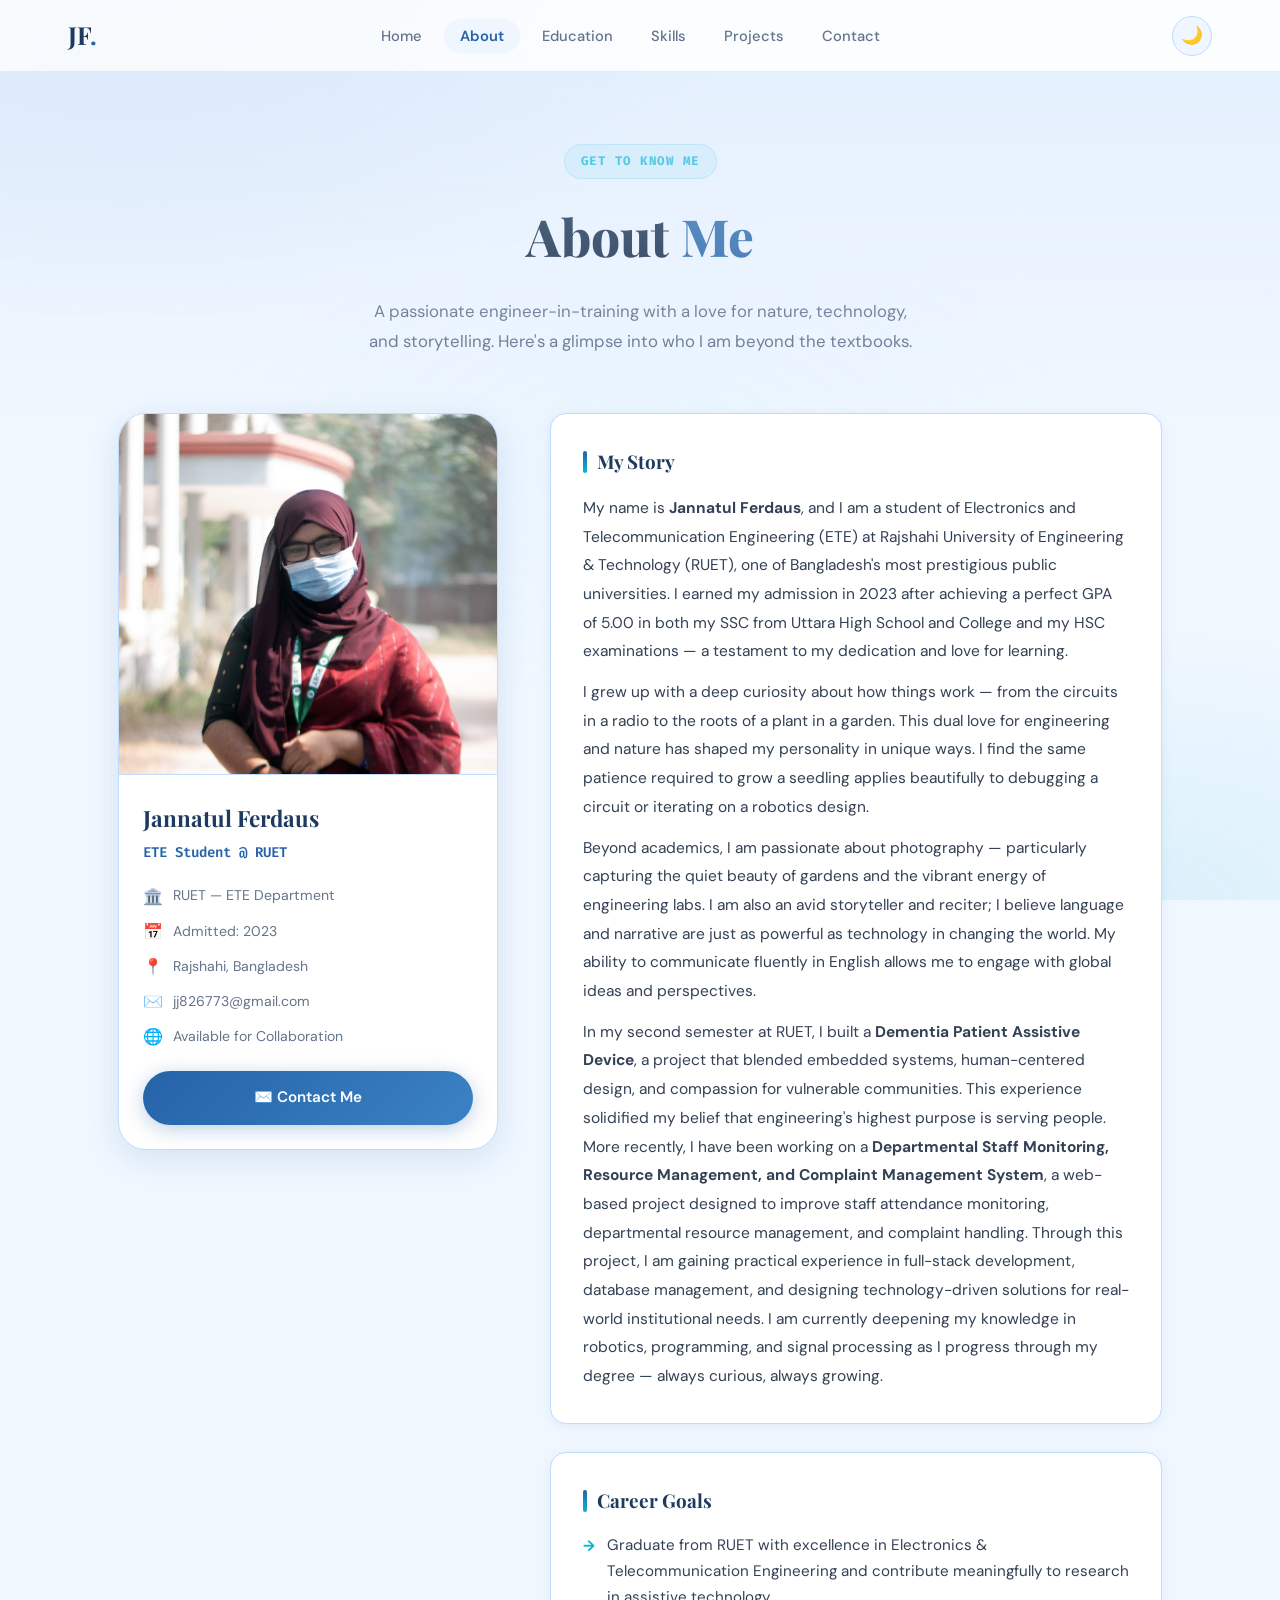
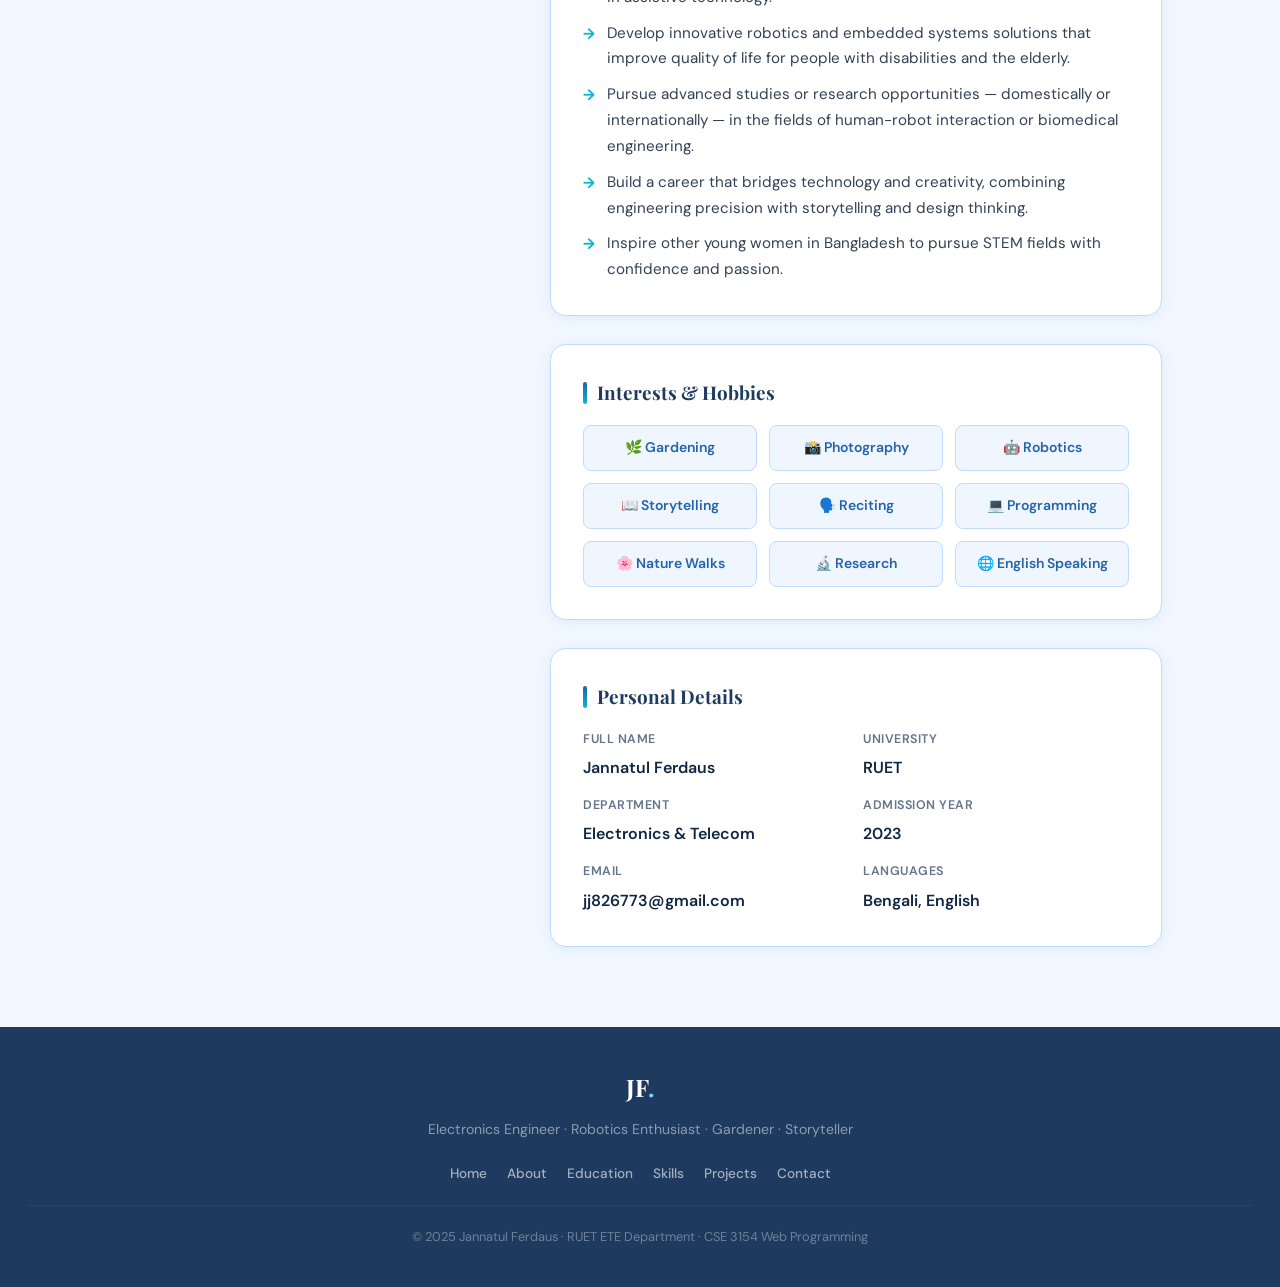
==== commit a47d5382: "Updated project" ====
--- a/about.html
+++ b/about.html
@@ -56,7 +56,7 @@
         <div class="about-photo-card">
           <!-- Replace with: images/profile.jpg -->
           <img
-            src="myPic.jpeg"
+            src="myPicture.jpeg"
             alt="Jannatul Ferdaus"
             class="about-photo"
             onerror="this.style.display='none'; this.nextElementSibling.style.display='flex';"
@@ -126,9 +126,13 @@
             My ability to communicate fluently in English allows me to engage with global ideas and perspectives.
           </p>
           <p>
-            In my second semester at RUET, my team and I built a <strong>Dementia Patient Assistive Device</strong>,
+            In my second semester at RUET, I built a <strong>Dementia Patient Assistive Device</strong>,
             a project that blended embedded systems, human-centered design, and compassion for vulnerable
             communities. This experience solidified my belief that engineering's highest purpose is serving people.
+            More recently, I have been working on a <strong>Departmental Staff Monitoring, Resource Management, and Complaint Management System</strong>,
+            a web-based project designed to improve staff attendance monitoring, departmental resource management, and complaint handling. 
+            Through this project, I am gaining practical experience in full-stack development, database management, and designing technology-driven
+            solutions for real-world institutional needs.
             I am currently deepening my knowledge in robotics, programming, and signal processing as I progress
             through my degree — always curious, always growing.
           </p>
